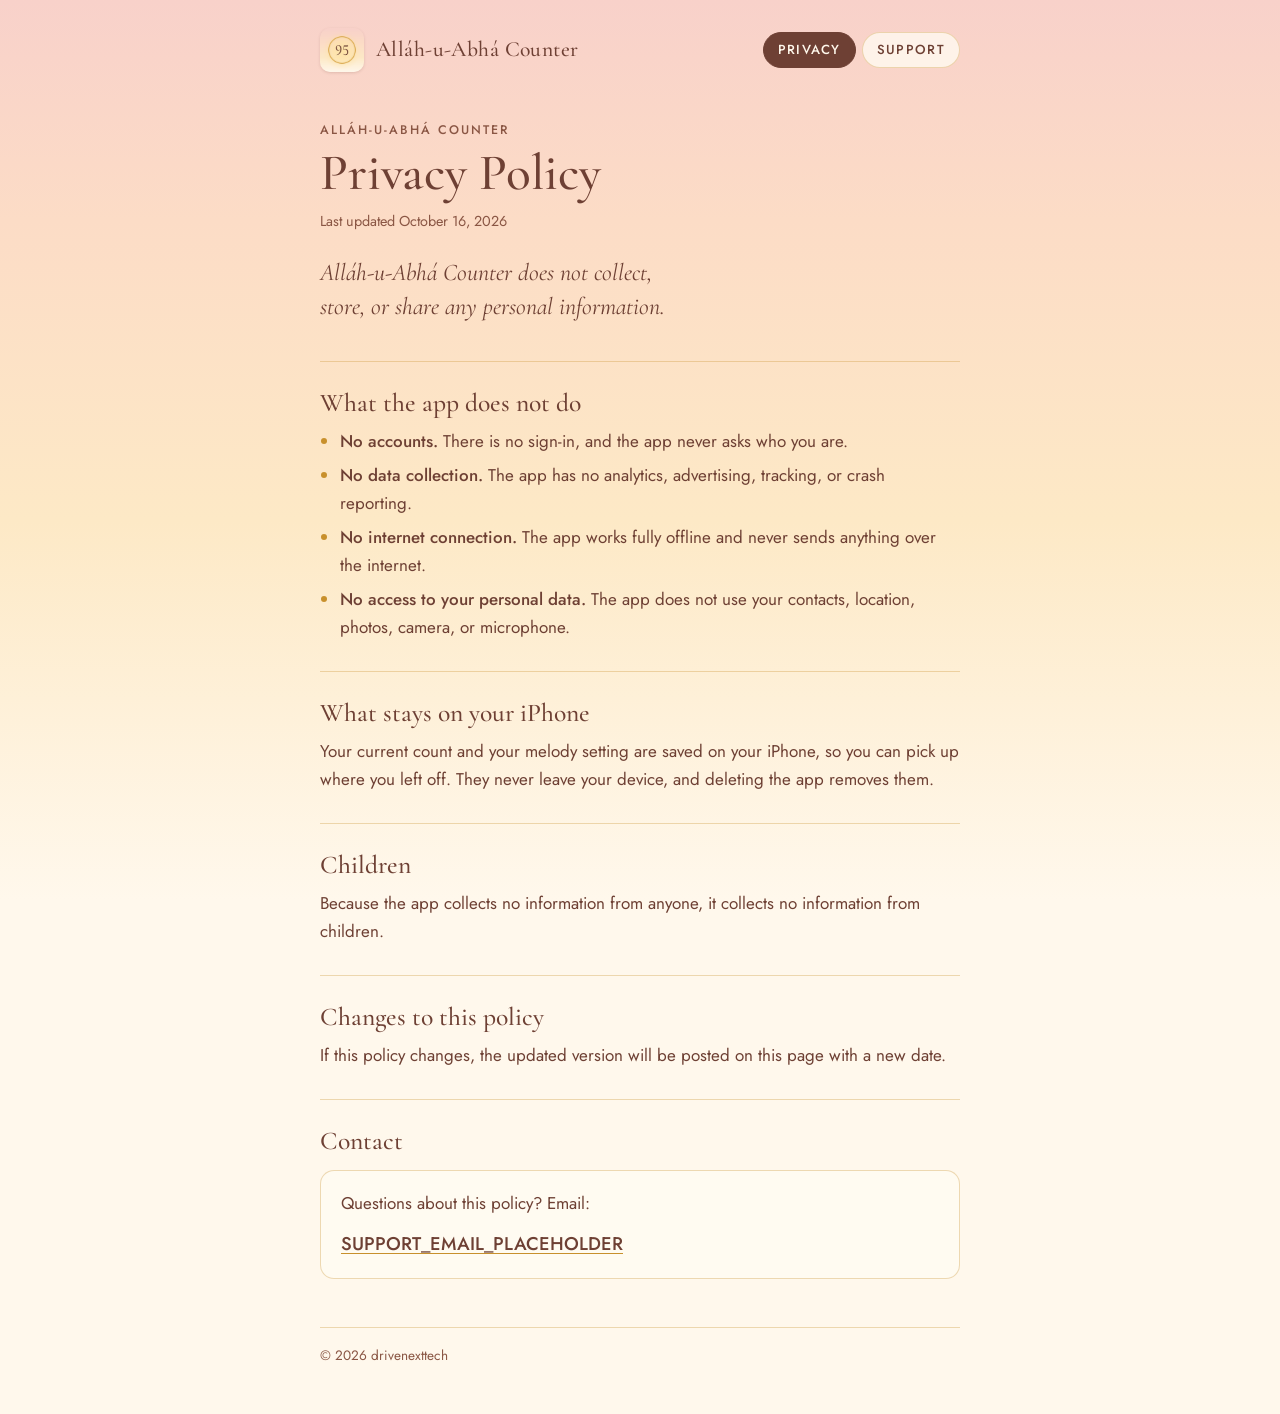
==== allah-u-abha-counter/privacy/index.html @ 306d68af "Add app pages for Alláh-u-Abhá Counter - Homepage listing drivenexttech apps - allah-u-abha-counter/" ====
<!doctype html>
<html lang="en">
<head>
<meta charset="utf-8">
<meta name="viewport" content="width=device-width, initial-scale=1">
<title>Privacy Policy · Alláh-u-Abhá Counter</title>
<meta name="description" content="Privacy policy for the Alláh-u-Abhá Counter iPhone app. The app collects no personal information.">
<link rel="icon" href="../../assets/allah-u-abha-counter-icon.png">
<link rel="stylesheet" href="../../assets/style.css">
</head>
<body>
<div class="wrap">
  <header class="top">
    <a class="brand" href="../">
      <img src="../../assets/allah-u-abha-counter-icon.png" alt="">
      <span><span class="nb">Alláh-u-Abhá</span> Counter</span>
    </a>
    <nav class="nav" aria-label="App pages">
      <a href="./" aria-current="page">Privacy</a>
      <a href="../support/">Support</a>
    </nav>
  </header>

  <main>
    <div class="title">
      <p class="eyebrow"><span class="nb">Alláh-u-Abhá</span> Counter</p>
      <h1>Privacy Policy</h1>
      <p class="updated">Last updated October 16, 2026</p>
      <p class="lede"><span class="nb">Alláh-u-Abhá</span> Counter does not collect, store, or share any personal information.</p>
    </div>

    <section>
      <h2>What the app does not do</h2>
      <ul>
        <li><strong>No accounts.</strong> There is no sign-in, and the app never asks who you are.</li>
        <li><strong>No data collection.</strong> The app has no analytics, advertising, tracking, or crash reporting.</li>
        <li><strong>No internet connection.</strong> The app works fully offline and never sends anything over the internet.</li>
        <li><strong>No access to your personal data.</strong> The app does not use your contacts, location, photos, camera, or microphone.</li>
      </ul>
    </section>

    <section>
      <h2>What stays on your iPhone</h2>
      <p>Your current count and your melody setting are saved on your iPhone, so you can pick up where you left off. They never leave your device, and deleting the app removes them.</p>
    </section>

    <section>
      <h2>Children</h2>
      <p>Because the app collects no information from anyone, it collects no information from children.</p>
    </section>

    <section>
      <h2>Changes to this policy</h2>
      <p>If this policy changes, the updated version will be posted on this page with a new date.</p>
    </section>

    <section>
      <h2>Contact</h2>
      <div class="contact">
        <p>Questions about this policy? Email:</p>
        <p class="email"><a href="mailto:SUPPORT_EMAIL_PLACEHOLDER">SUPPORT_EMAIL_PLACEHOLDER</a></p>
      </div>
    </section>
  </main>

  <footer>© 2026 drivenexttech</footer>
</div>
</body>
</html>
---- assets/style.css ----
/* drivenexttech app pages: the same light sunrise palette as the apps.
   Fonts are hosted here (not loaded from Google), so the pages make no outside requests. */

@font-face { font-family: "Cormorant Garamond"; font-style: normal; font-weight: 500; font-display: swap;
  src: url("fonts/cormorant-garamond-latin-500-normal.woff2") format("woff2"); }
@font-face { font-family: "Cormorant Garamond"; font-style: italic; font-weight: 400; font-display: swap;
  src: url("fonts/cormorant-garamond-latin-400-italic.woff2") format("woff2"); }
@font-face { font-family: "Jost"; font-style: normal; font-weight: 400; font-display: swap;
  src: url("fonts/jost-latin-400-normal.woff2") format("woff2"); }
@font-face { font-family: "Jost"; font-style: normal; font-weight: 500; font-display: swap;
  src: url("fonts/jost-latin-500-normal.woff2") format("woff2"); }

:root {
  --dawn-top: #f8d1ca;
  --dawn-peach: #fcdcc6;
  --dawn-gold: #fde9c6;
  --dawn-cream: #fff8ec;
  --ink: #6e4034;
  --ink-soft: #8a5644;
  --gold: #c8902c;
  --line: rgba(200, 144, 44, 0.32);
  --panel: rgba(255, 251, 243, 0.78);
  --display: "Cormorant Garamond", "Iowan Old Style", "Palatino Linotype", Georgia, serif;
  --body: "Jost", "Avenir Next", "Segoe UI", system-ui, sans-serif;
  color-scheme: light;
}

* { box-sizing: border-box; }

html {
  background: var(--dawn-cream);
  -webkit-text-size-adjust: 100%;
}

body {
  margin: 0;
  min-height: 100vh;
  padding-inline: 16px;
  padding-block: 0 48px;
  background:
    linear-gradient(180deg, var(--dawn-top) 0, var(--dawn-peach) 220px, var(--dawn-gold) 520px, var(--dawn-cream) 900px)
    no-repeat var(--dawn-cream);
  color: var(--ink);
  font-family: var(--body);
  font-size: 1.0625rem;
  line-height: 1.65;
}

.wrap {
  max-width: 40rem;
  margin-inline: auto;
}

/* Site header: app icon, app name, page links */
.top {
  display: flex;
  flex-wrap: wrap;
  align-items: center;
  justify-content: space-between;
  gap: 12px 20px;
  padding-block: 28px 8px;
}
.brand {
  display: flex;
  align-items: center;
  gap: 12px;
  color: var(--ink);
  text-decoration: none;
  min-width: 0;
}
.brand img {
  width: 44px;
  height: 44px;
  border-radius: 10px;
  box-shadow: 0 1px 3px rgba(110, 64, 52, 0.18);
  flex: none;
}
.brand span {
  font-family: var(--display);
  font-weight: 500;
  font-size: 1.35rem;
  letter-spacing: 0.02em;
  line-height: 1.2;
}
.nav {
  display: flex;
  gap: 6px;
}
.nav a {
  padding: 6px 14px;
  border-radius: 999px;
  border: 1px solid var(--line);
  background: var(--panel);
  color: var(--ink);
  font-size: 0.82rem;
  font-weight: 500;
  letter-spacing: 0.1em;
  text-transform: uppercase;
  text-decoration: none;
}
.nav a[aria-current="page"] {
  background: var(--ink);
  border-color: var(--ink);
  color: var(--dawn-cream);
}

/* Page heading */
.title {
  padding-block: 40px 8px;
}
.eyebrow {
  margin: 0 0 6px;
  font-size: 0.78rem;
  font-weight: 500;
  letter-spacing: 0.16em;
  text-transform: uppercase;
  color: var(--ink-soft);
}
h1 {
  margin: 0;
  font-family: var(--display);
  font-weight: 500;
  font-size: clamp(2.4rem, 9vw, 3.2rem);
  line-height: 1.05;
  text-wrap: balance;
}
.updated {
  margin: 10px 0 0;
  font-size: 0.9rem;
  color: var(--ink-soft);
}
.lede {
  margin: 22px 0 0;
  font-family: var(--display);
  font-style: italic;
  font-size: 1.5rem;
  line-height: 1.4;
  text-wrap: balance;
}

/* Content */
main section {
  padding-block: 26px 0;
  border-top: 1px solid var(--line);
  margin-top: 30px;
}
h2 {
  margin: 0 0 8px;
  font-family: var(--display);
  font-weight: 500;
  font-size: 1.6rem;
  line-height: 1.2;
}
h3 {
  margin: 22px 0 4px;
  font-size: 1rem;
  font-weight: 500;
}
p { margin: 0 0 12px; }
ul {
  margin: 0 0 12px;
  padding-left: 1.2em;
}
li { margin-bottom: 6px; }
li::marker { color: var(--gold); }
strong { font-weight: 500; }

a { color: var(--ink); text-decoration-color: var(--gold); text-underline-offset: 3px; }
a:hover { text-decoration-thickness: 2px; }
a:focus-visible, .nav a:focus-visible { outline: 2px solid var(--gold); outline-offset: 3px; }

/* The contact box */
.contact {
  margin-top: 14px;
  padding: 18px 20px;
  border: 1px solid var(--line);
  border-radius: 14px;
  background: var(--panel);
}
.contact p:last-child { margin-bottom: 0; }
.email {
  font-size: 1.15rem;
  font-weight: 500;
  overflow-wrap: anywhere;
}

/* Homepage app list */
.apps {
  list-style: none;
  padding: 0;
  margin: 18px 0 0;
}
.app {
  display: flex;
  gap: 16px;
  align-items: flex-start;
  padding: 18px 20px;
  border: 1px solid var(--line);
  border-radius: 16px;
  background: var(--panel);
}
.app img {
  width: 64px;
  height: 64px;
  border-radius: 14px;
  flex: none;
  box-shadow: 0 1px 3px rgba(110, 64, 52, 0.18);
}
.app div { min-width: 0; }
.app h2 { margin-bottom: 2px; font-size: 1.45rem; }
.app p { margin-bottom: 8px; }
.links {
  display: flex;
  flex-wrap: wrap;
  gap: 4px 16px;
  font-size: 0.95rem;
}

footer {
  margin-top: 48px;
  padding-top: 16px;
  border-top: 1px solid var(--line);
  font-size: 0.85rem;
  color: var(--ink-soft);
}

/* Keep the name "Alláh-u-Abhá" on one line instead of breaking at its hyphens */
.nb { white-space: nowrap; }
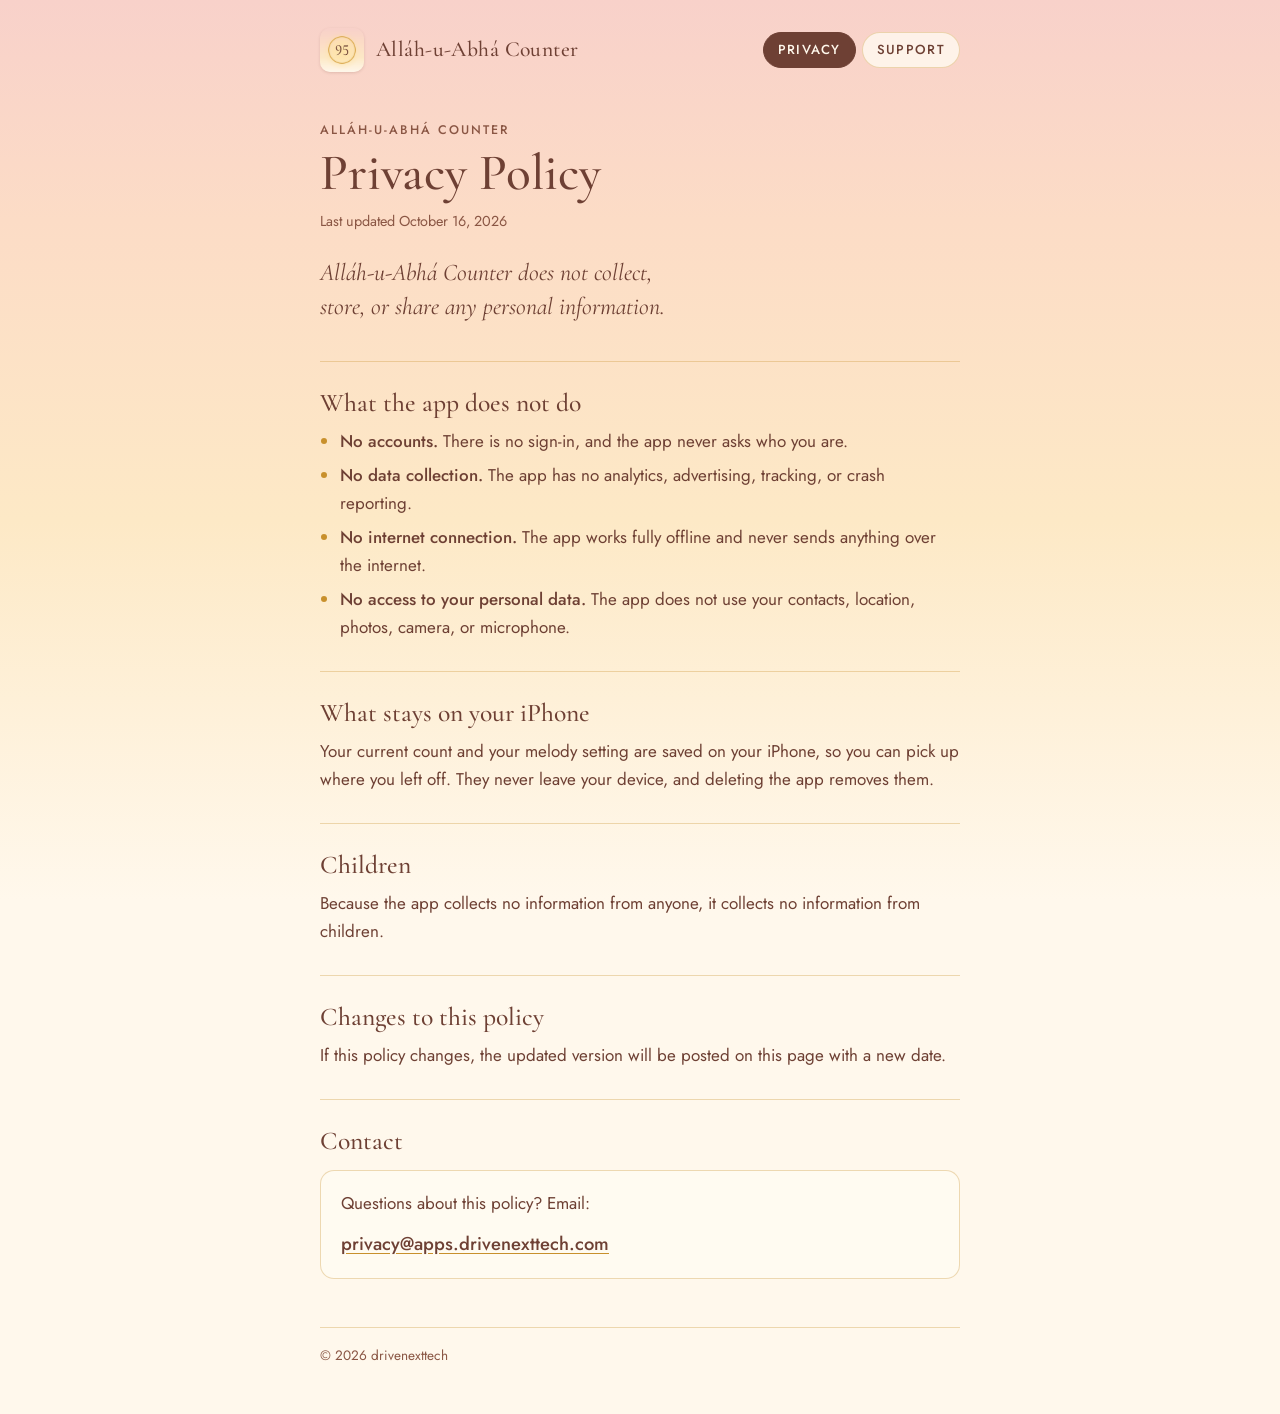
==== commit 9335739b: "Add the support and privacy contact addresses - Support page: support@apps.drivenexttech.com - Priva" ====
--- a/allah-u-abha-counter/privacy/index.html
+++ b/allah-u-abha-counter/privacy/index.html
@@ -58,12 +58,13 @@
       <h2>Contact</h2>
       <div class="contact">
         <p>Questions about this policy? Email:</p>
-        <p class="email"><a href="mailto:SUPPORT_EMAIL_PLACEHOLDER">SUPPORT_EMAIL_PLACEHOLDER</a></p>
+        <p class="email"><a data-user="privacy" data-domain="apps.drivenexttech.com" href="#">privacy [at] apps.drivenexttech.com</a></p>
       </div>
     </section>
   </main>
 
   <footer>© 2026 drivenexttech</footer>
 </div>
+<script src="../../assets/email.js"></script>
 </body>
 </html>
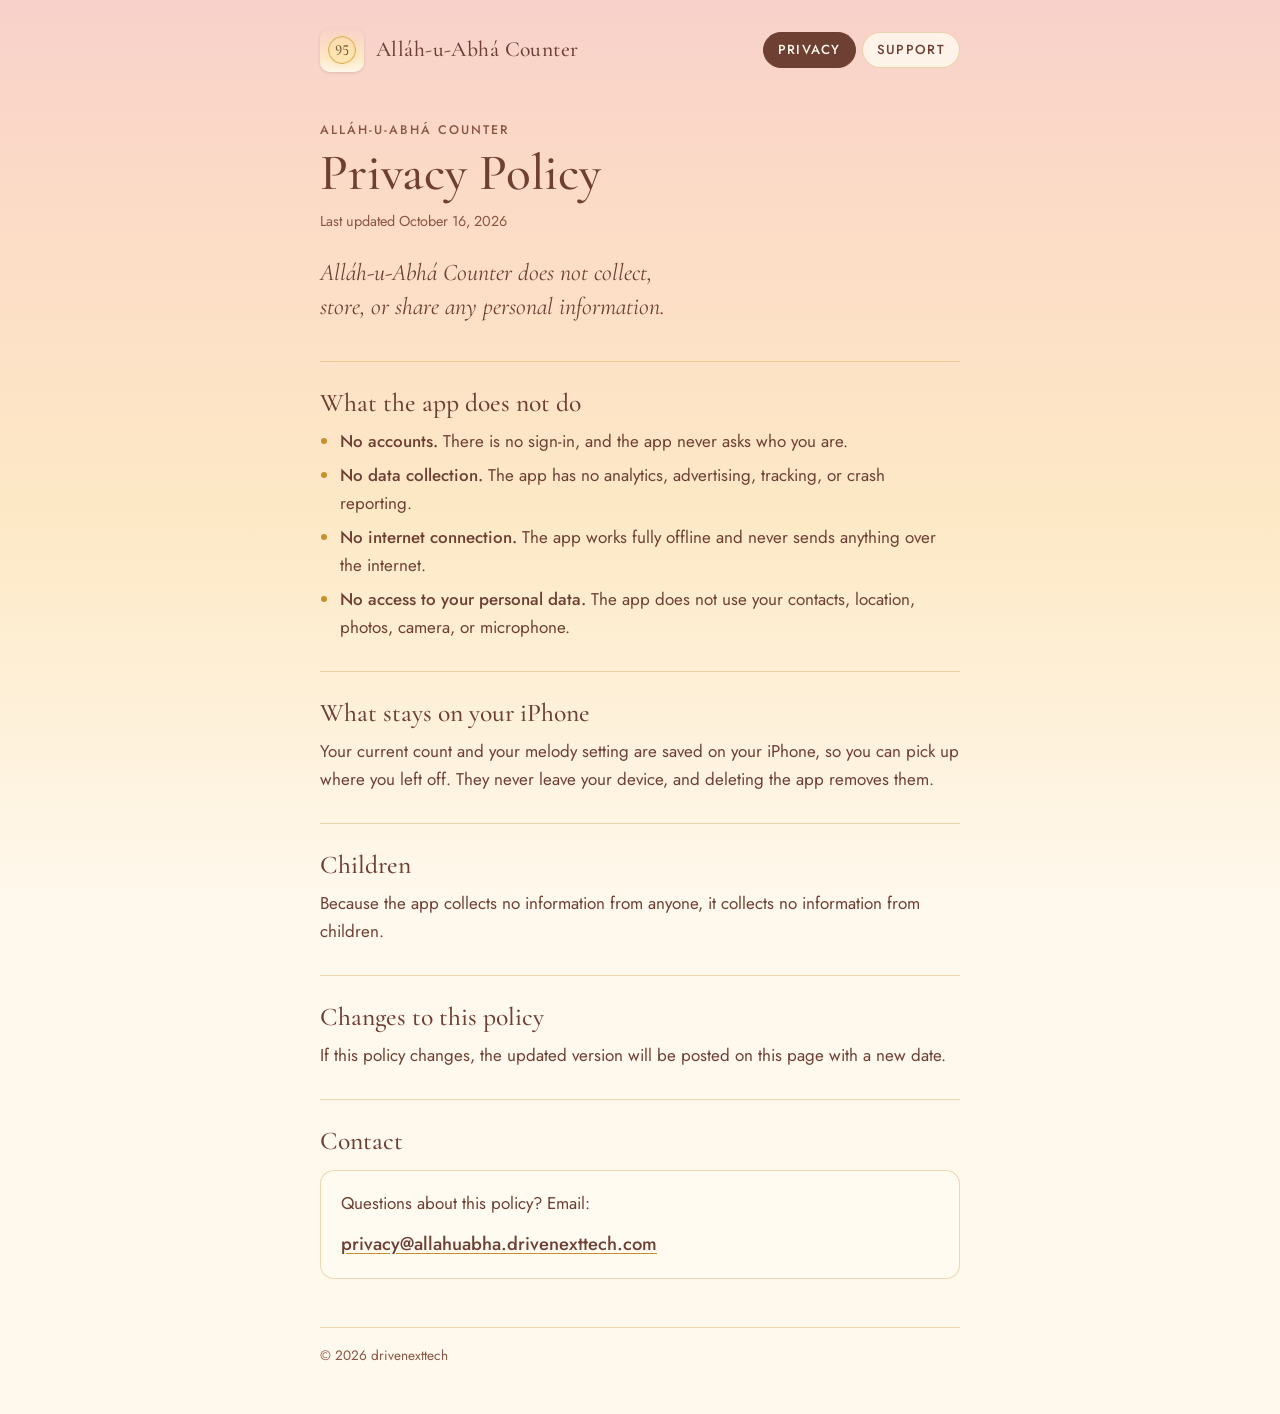
==== commit 51a81ed6: "Use app-specific addresses on allahuabha.drivenexttech.com - Support page: support@allahuabha.driven" ====
--- a/allah-u-abha-counter/privacy/index.html
+++ b/allah-u-abha-counter/privacy/index.html
@@ -58,7 +58,7 @@
       <h2>Contact</h2>
       <div class="contact">
         <p>Questions about this policy? Email:</p>
-        <p class="email"><a data-user="privacy" data-domain="apps.drivenexttech.com" href="#">privacy [at] apps.drivenexttech.com</a></p>
+        <p class="email"><a data-user="privacy" data-domain="allahuabha.drivenexttech.com" href="#">privacy [at] allahuabha.drivenexttech.com</a></p>
       </div>
     </section>
   </main>
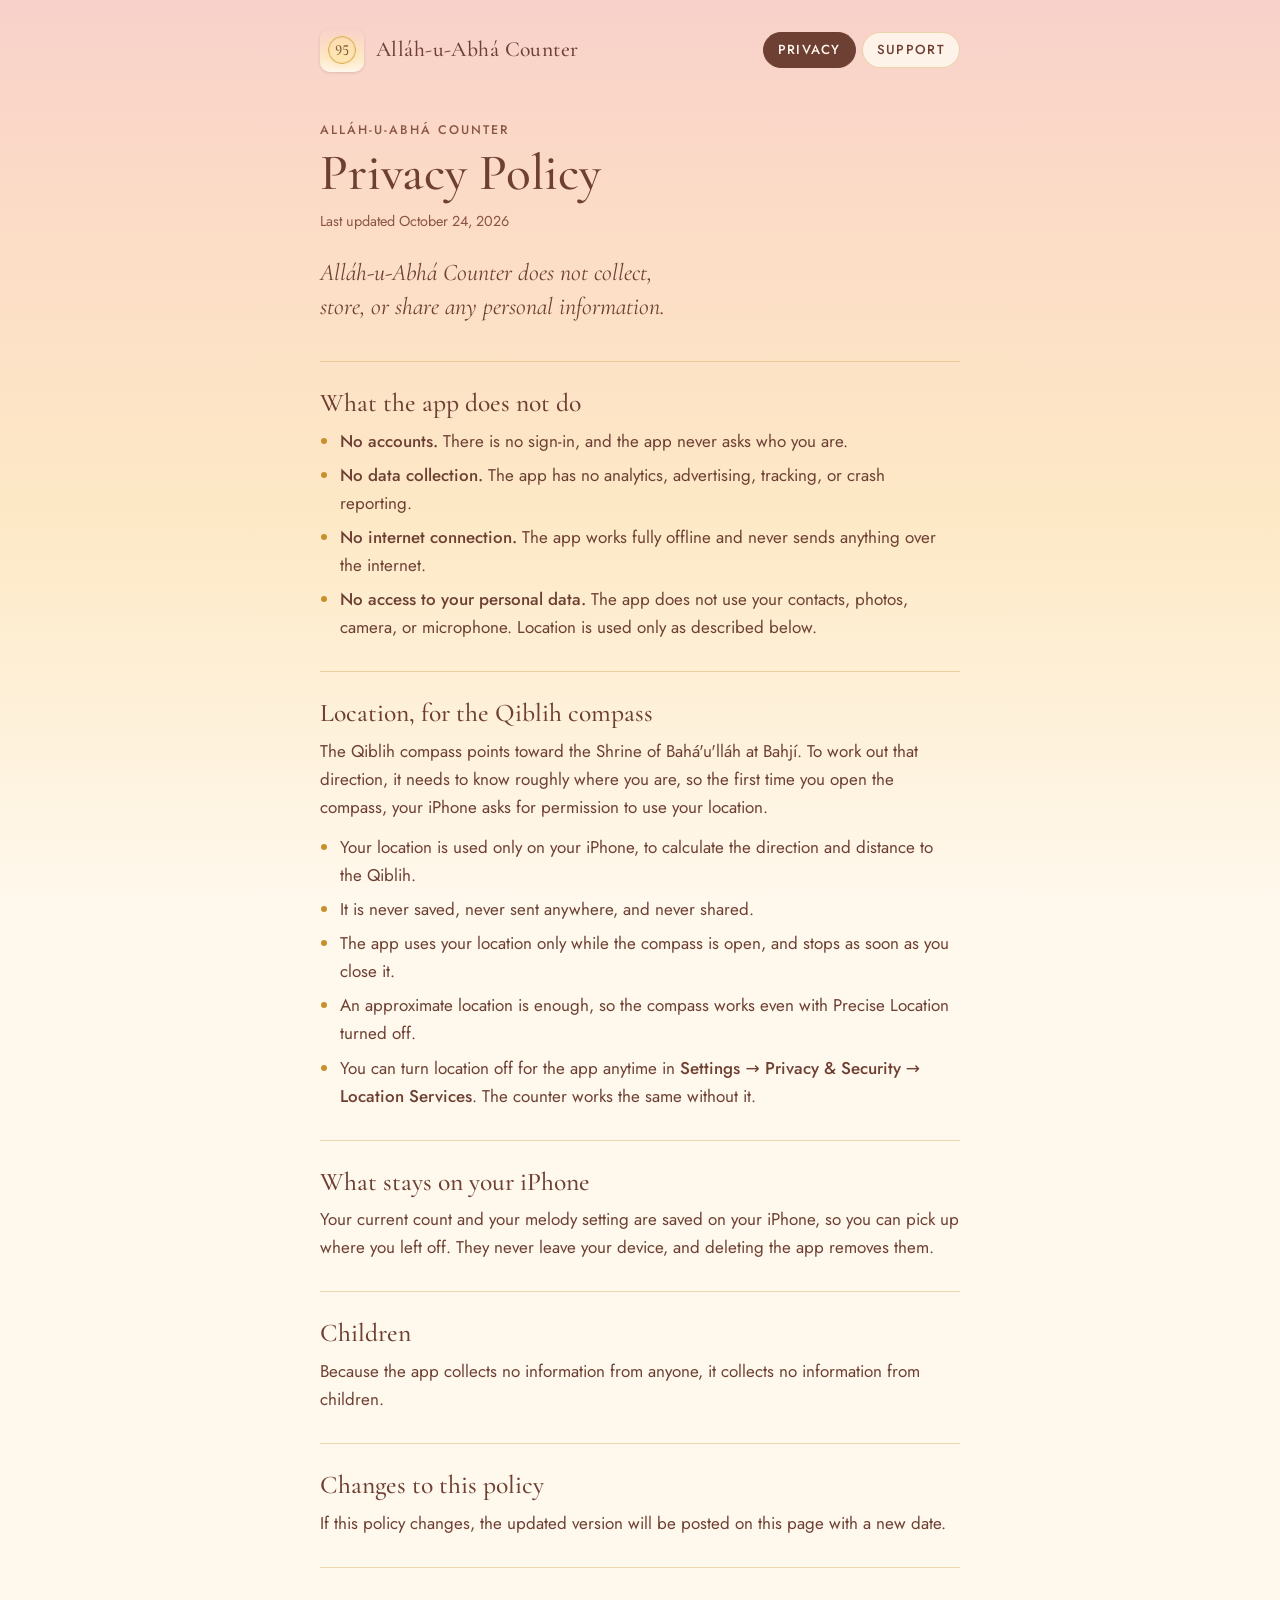
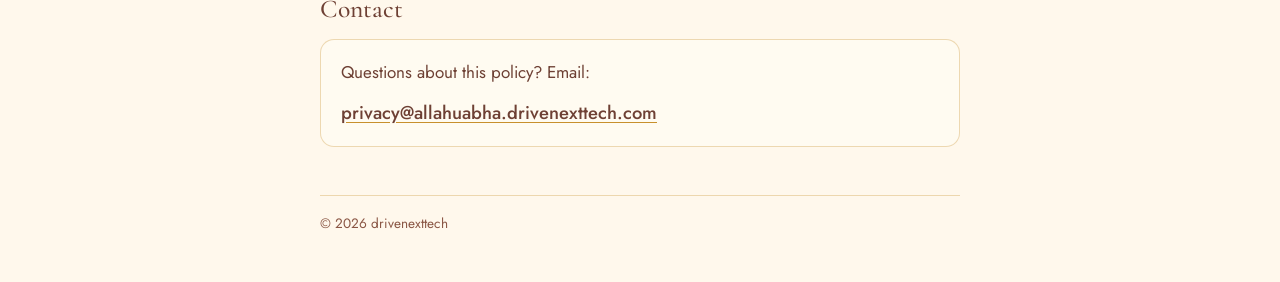
==== commit 7523b7c4: "Add the Qiblih compass to the app pages - Privacy policy: new section on location use for the compas" ====
--- a/allah-u-abha-counter/privacy/index.html
+++ b/allah-u-abha-counter/privacy/index.html
@@ -25,7 +25,7 @@
     <div class="title">
       <p class="eyebrow"><span class="nb">Alláh-u-Abhá</span> Counter</p>
       <h1>Privacy Policy</h1>
-      <p class="updated">Last updated October 16, 2026</p>
+      <p class="updated">Last updated October 24, 2026</p>
       <p class="lede"><span class="nb">Alláh-u-Abhá</span> Counter does not collect, store, or share any personal information.</p>
     </div>
 
@@ -35,7 +35,19 @@
         <li><strong>No accounts.</strong> There is no sign-in, and the app never asks who you are.</li>
         <li><strong>No data collection.</strong> The app has no analytics, advertising, tracking, or crash reporting.</li>
         <li><strong>No internet connection.</strong> The app works fully offline and never sends anything over the internet.</li>
-        <li><strong>No access to your personal data.</strong> The app does not use your contacts, location, photos, camera, or microphone.</li>
+        <li><strong>No access to your personal data.</strong> The app does not use your contacts, photos, camera, or microphone. Location is used only as described below.</li>
+      </ul>
+    </section>
+
+    <section>
+      <h2>Location, for the Qiblih compass</h2>
+      <p>The Qiblih compass points toward the Shrine of Bahá'u'lláh at Bahjí. To work out that direction, it needs to know roughly where you are, so the first time you open the compass, your iPhone asks for permission to use your location.</p>
+      <ul>
+        <li>Your location is used only on your iPhone, to calculate the direction and distance to the Qiblih.</li>
+        <li>It is never saved, never sent anywhere, and never shared.</li>
+        <li>The app uses your location only while the compass is open, and stops as soon as you close it.</li>
+        <li>An approximate location is enough, so the compass works even with Precise Location turned off.</li>
+        <li>You can turn location off for the app anytime in <strong>Settings → Privacy &amp; Security → Location Services</strong>. The counter works the same without it.</li>
       </ul>
     </section>
 
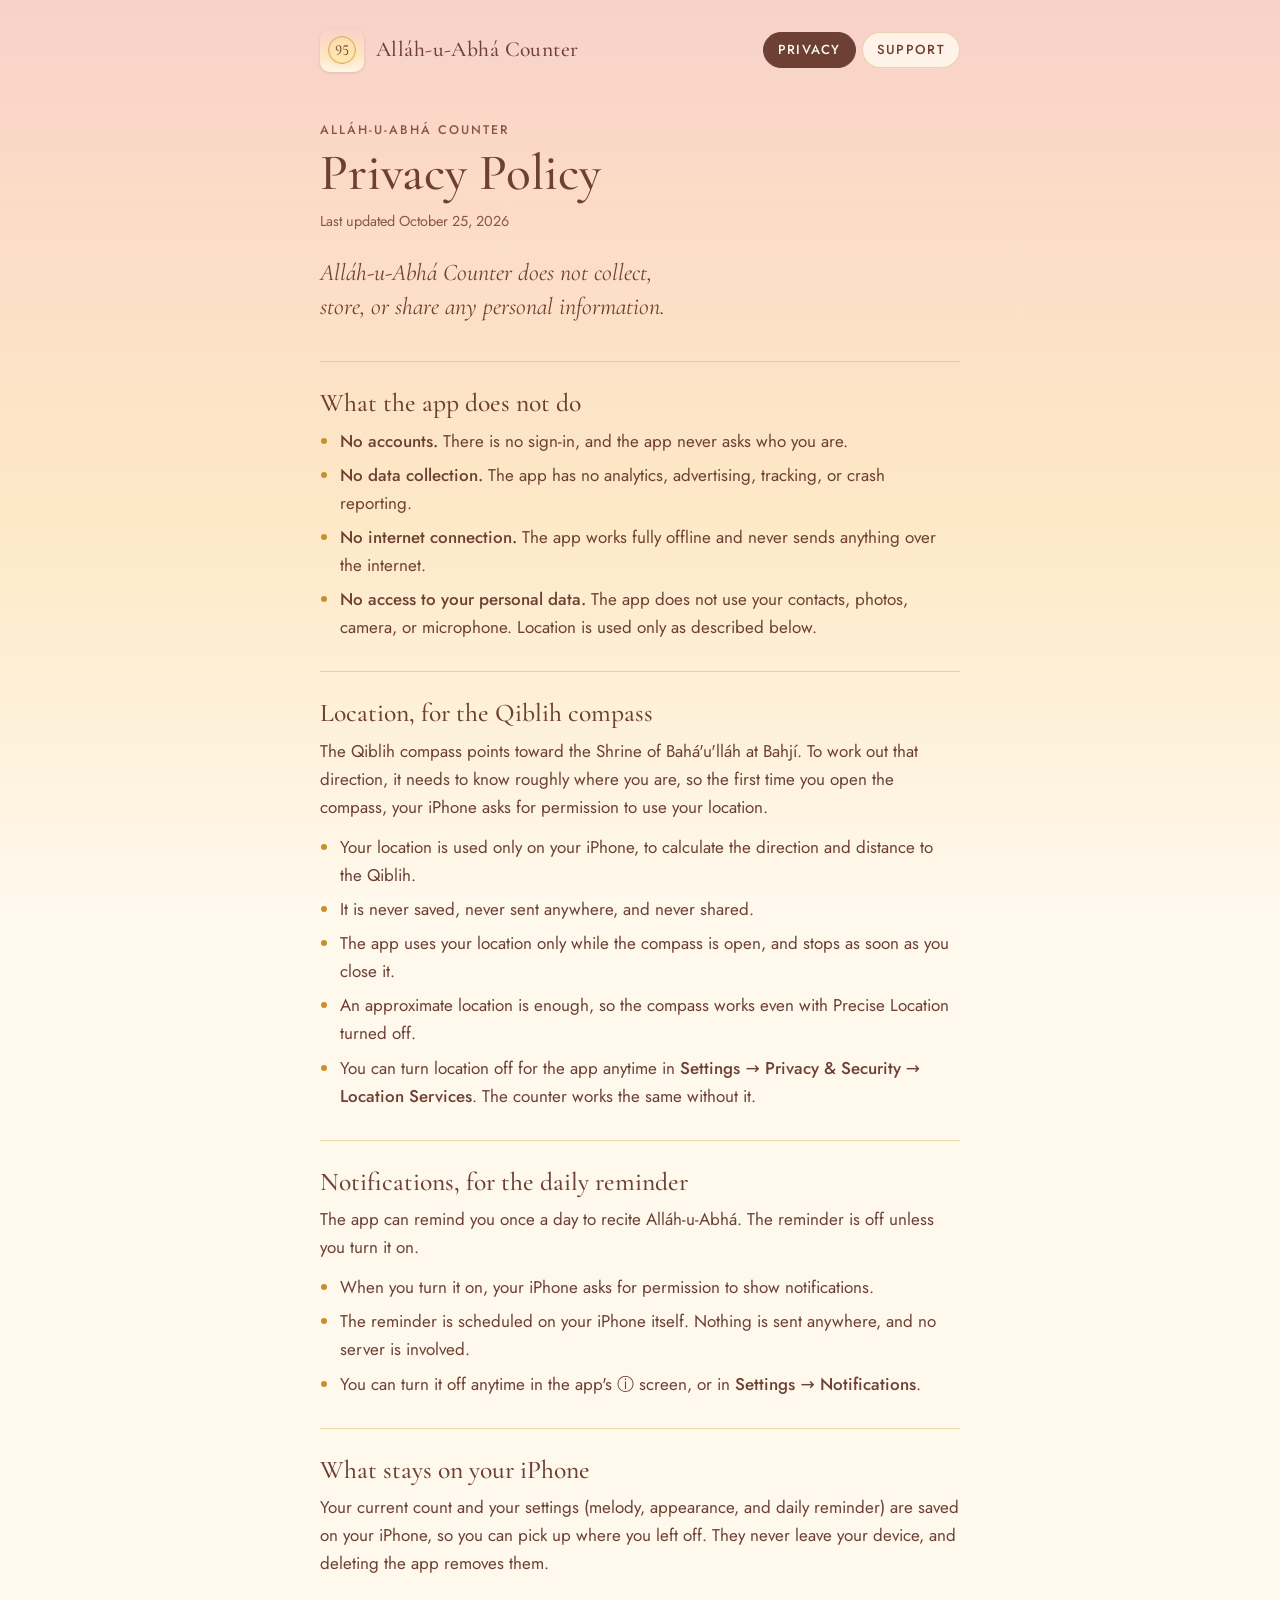
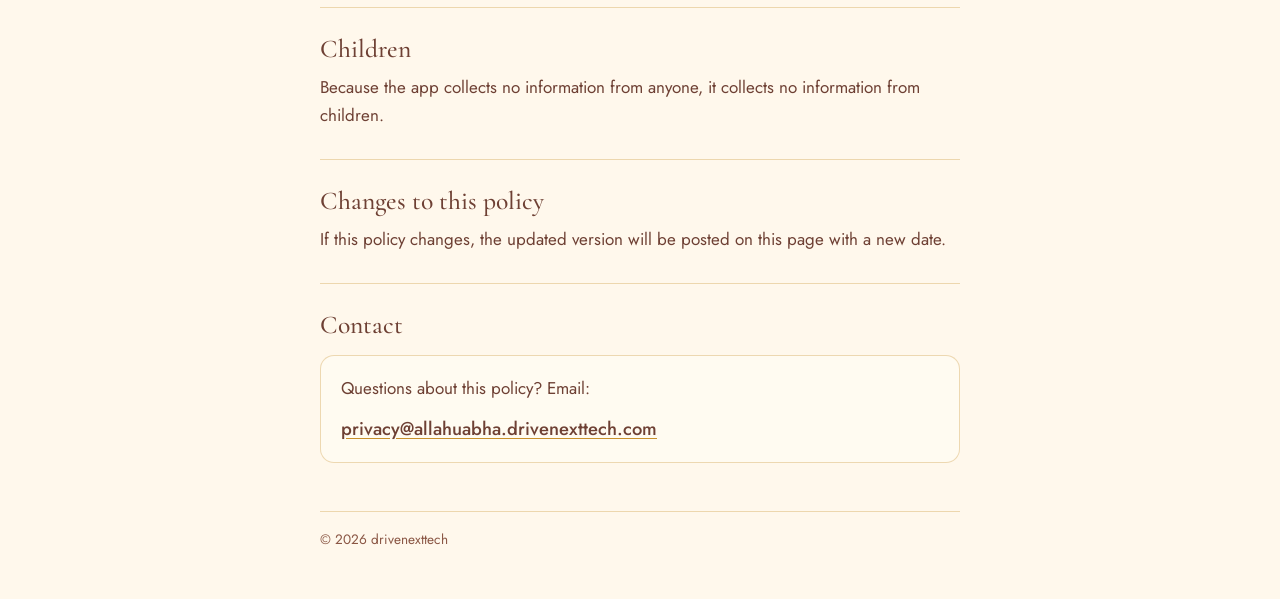
==== commit 81e71673: "Alláh-u-Abhá Counter: daily reminder, night look, and the practice The privacy policy covers the opt" ====
--- a/allah-u-abha-counter/privacy/index.html
+++ b/allah-u-abha-counter/privacy/index.html
@@ -25,7 +25,7 @@
     <div class="title">
       <p class="eyebrow"><span class="nb">Alláh-u-Abhá</span> Counter</p>
       <h1>Privacy Policy</h1>
-      <p class="updated">Last updated October 24, 2026</p>
+      <p class="updated">Last updated October 25, 2026</p>
       <p class="lede"><span class="nb">Alláh-u-Abhá</span> Counter does not collect, store, or share any personal information.</p>
     </div>
 
@@ -52,8 +52,18 @@
     </section>
 
     <section>
+      <h2>Notifications, for the daily reminder</h2>
+      <p>The app can remind you once a day to recite <span class="nb">Alláh-u-Abhá</span>. The reminder is off unless you turn it on.</p>
+      <ul>
+        <li>When you turn it on, your iPhone asks for permission to show notifications.</li>
+        <li>The reminder is scheduled on your iPhone itself. Nothing is sent anywhere, and no server is involved.</li>
+        <li>You can turn it off anytime in the app's ⓘ screen, or in <strong>Settings → Notifications</strong>.</li>
+      </ul>
+    </section>
+
+    <section>
       <h2>What stays on your iPhone</h2>
-      <p>Your current count and your melody setting are saved on your iPhone, so you can pick up where you left off. They never leave your device, and deleting the app removes them.</p>
+      <p>Your current count and your settings (melody, appearance, and daily reminder) are saved on your iPhone, so you can pick up where you left off. They never leave your device, and deleting the app removes them.</p>
     </section>
 
     <section>
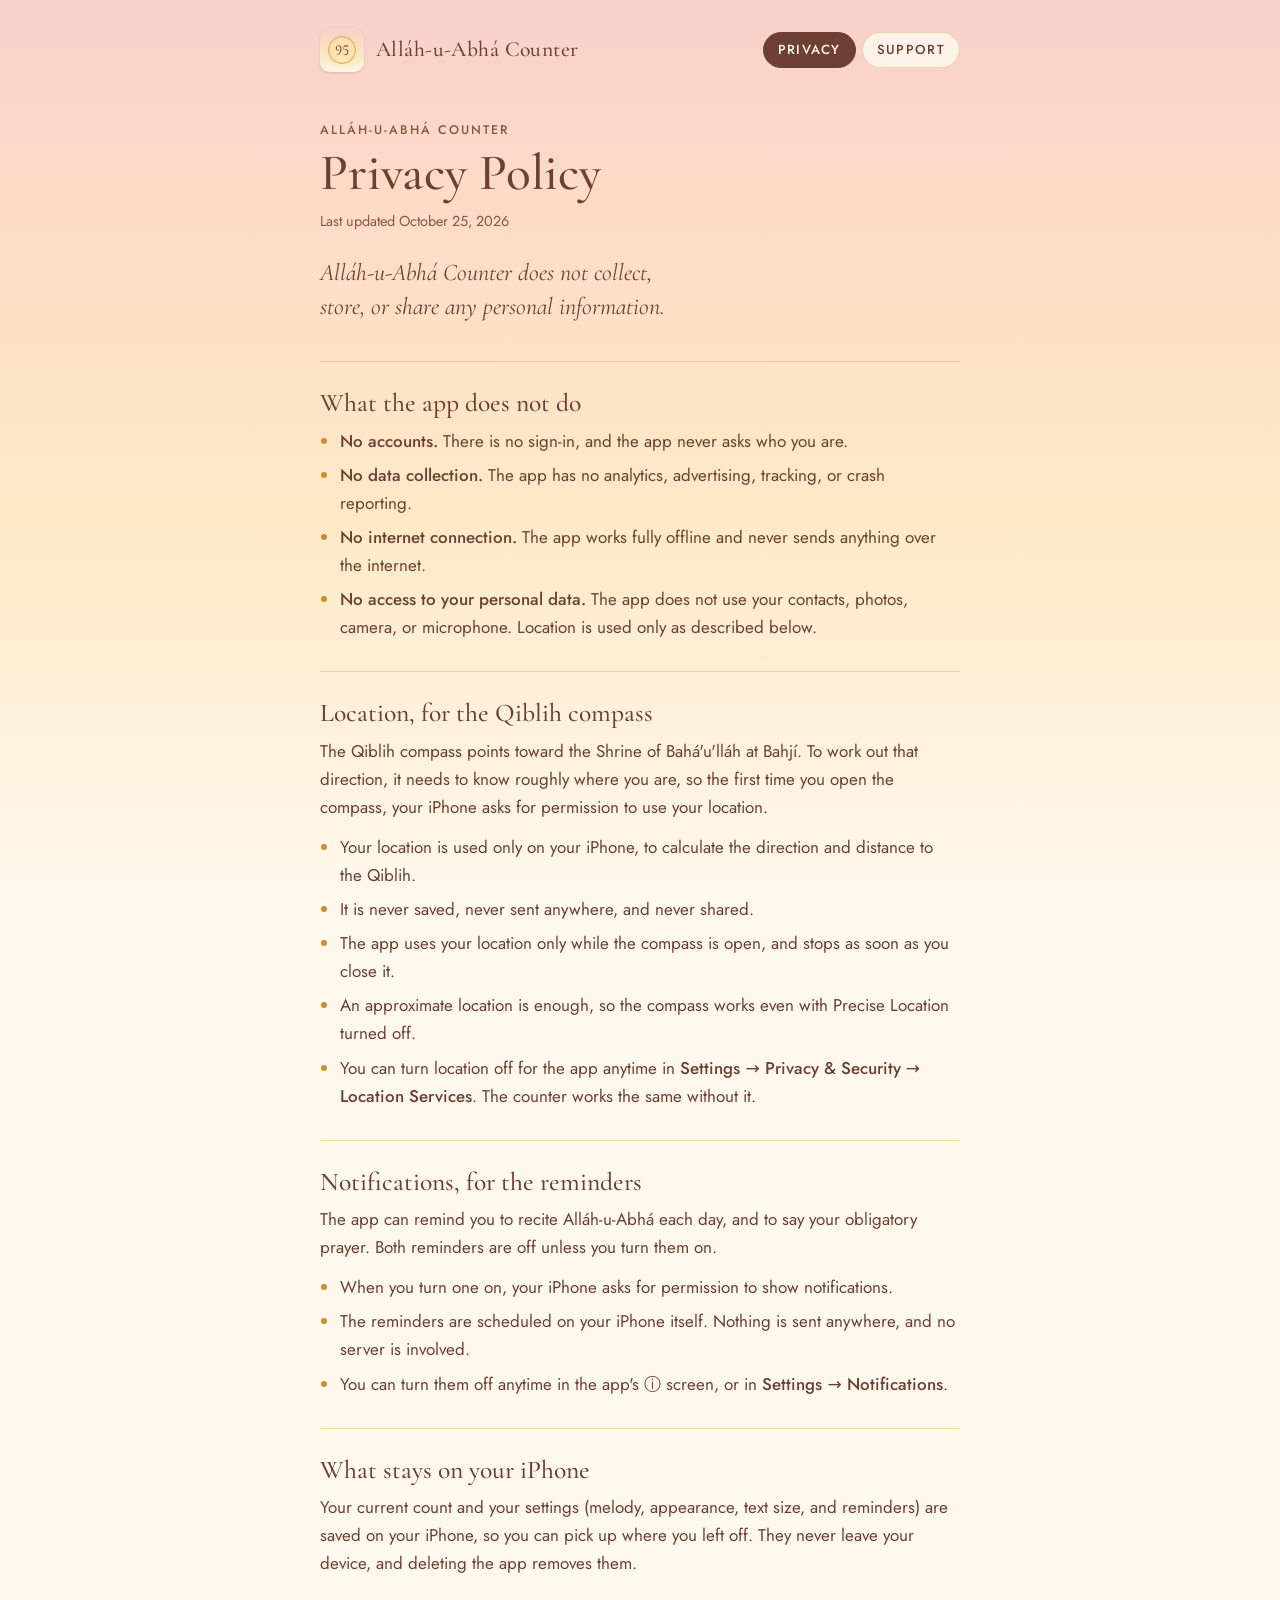
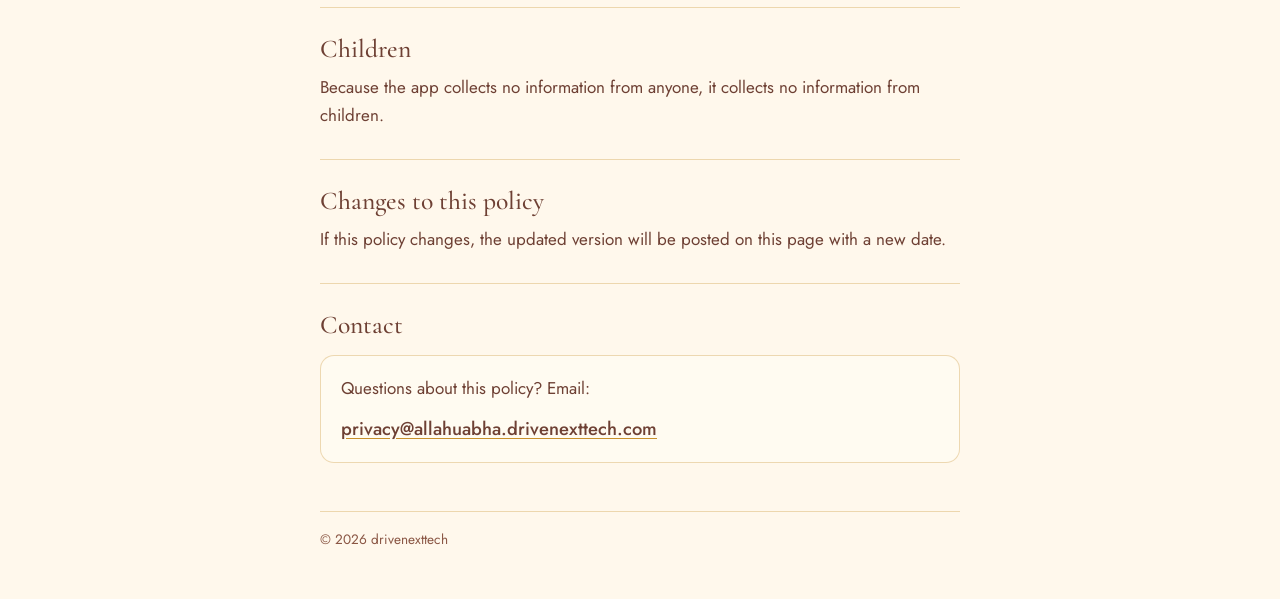
==== commit fb799190: "Alláh-u-Abhá Counter: obligatory prayer reminder and text size Co-Authored-By: Claude Opus 5.5 <nore" ====
--- a/allah-u-abha-counter/privacy/index.html
+++ b/allah-u-abha-counter/privacy/index.html
@@ -52,18 +52,18 @@
     </section>
 
     <section>
-      <h2>Notifications, for the daily reminder</h2>
-      <p>The app can remind you once a day to recite <span class="nb">Alláh-u-Abhá</span>. The reminder is off unless you turn it on.</p>
+      <h2>Notifications, for the reminders</h2>
+      <p>The app can remind you to recite <span class="nb">Alláh-u-Abhá</span> each day, and to say your obligatory prayer. Both reminders are off unless you turn them on.</p>
       <ul>
-        <li>When you turn it on, your iPhone asks for permission to show notifications.</li>
-        <li>The reminder is scheduled on your iPhone itself. Nothing is sent anywhere, and no server is involved.</li>
-        <li>You can turn it off anytime in the app's ⓘ screen, or in <strong>Settings → Notifications</strong>.</li>
+        <li>When you turn one on, your iPhone asks for permission to show notifications.</li>
+        <li>The reminders are scheduled on your iPhone itself. Nothing is sent anywhere, and no server is involved.</li>
+        <li>You can turn them off anytime in the app's ⓘ screen, or in <strong>Settings → Notifications</strong>.</li>
       </ul>
     </section>
 
     <section>
       <h2>What stays on your iPhone</h2>
-      <p>Your current count and your settings (melody, appearance, and daily reminder) are saved on your iPhone, so you can pick up where you left off. They never leave your device, and deleting the app removes them.</p>
+      <p>Your current count and your settings (melody, appearance, text size, and reminders) are saved on your iPhone, so you can pick up where you left off. They never leave your device, and deleting the app removes them.</p>
     </section>
 
     <section>
